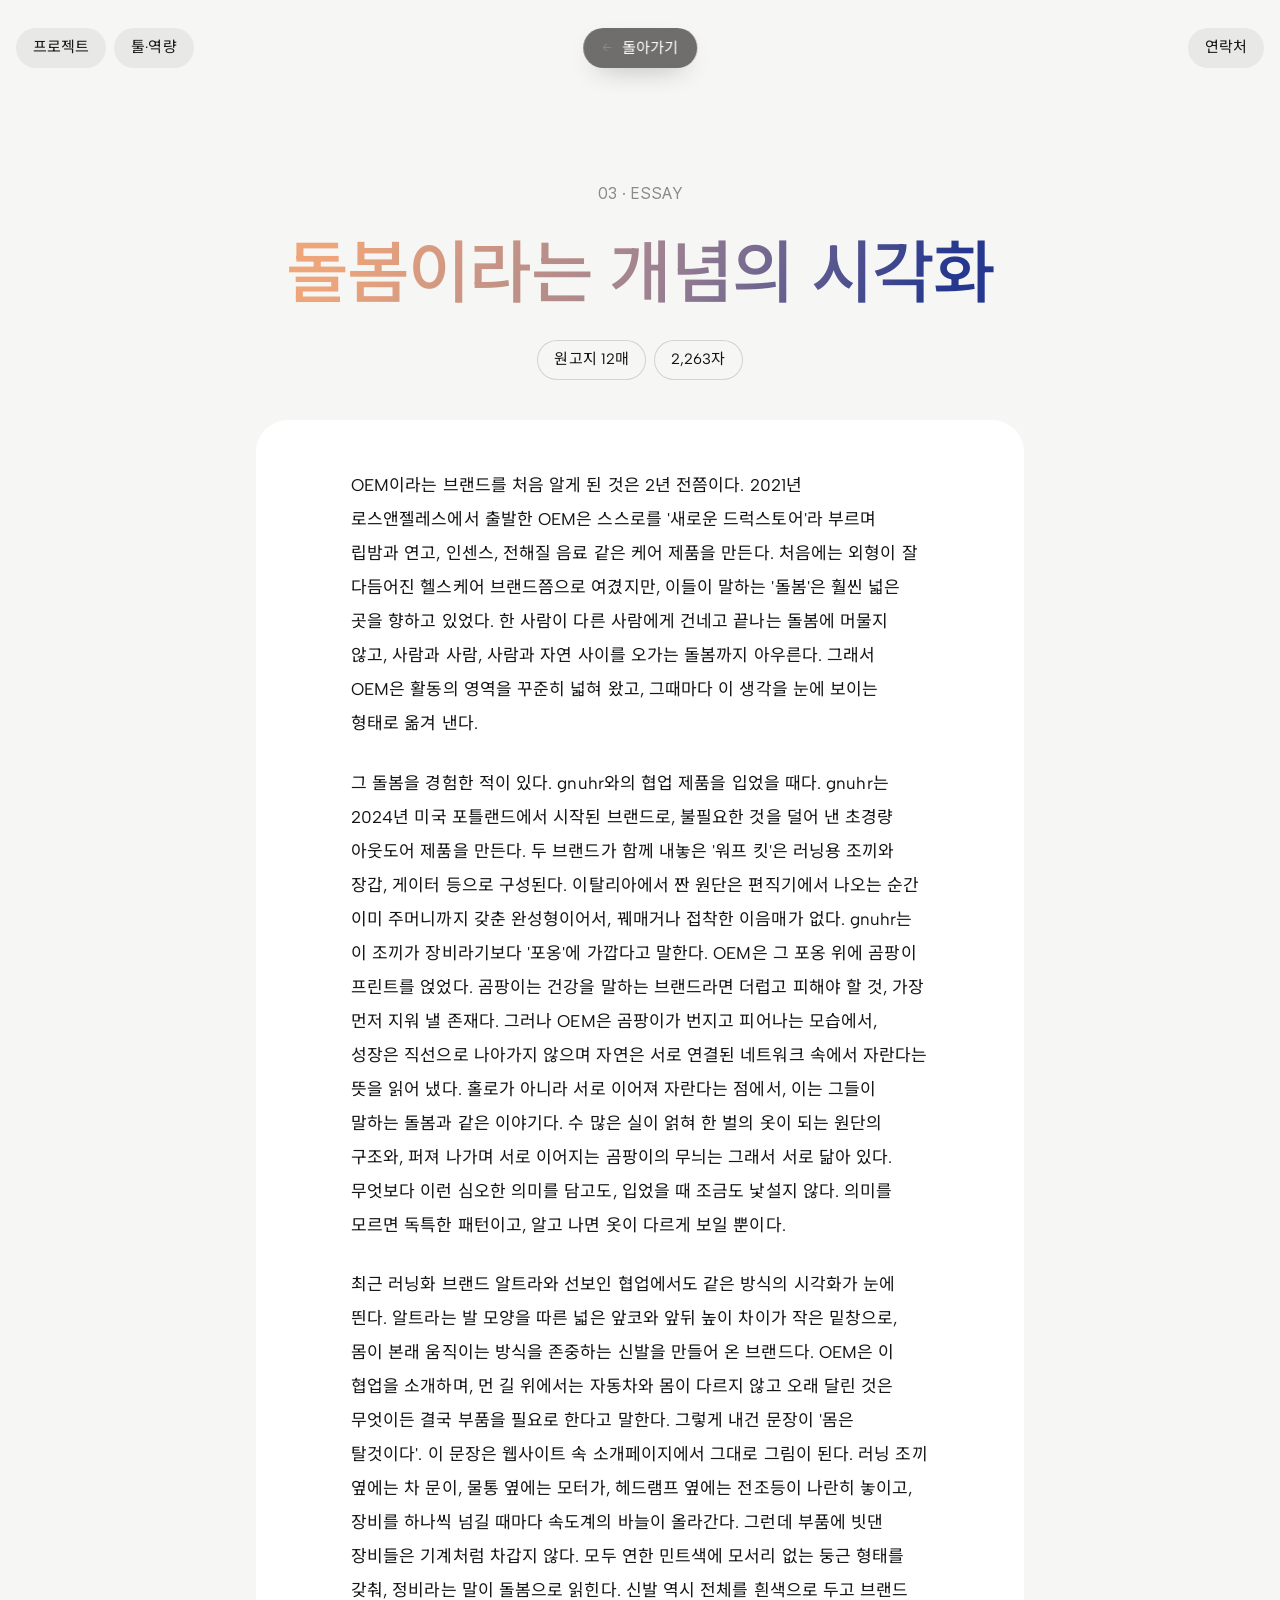
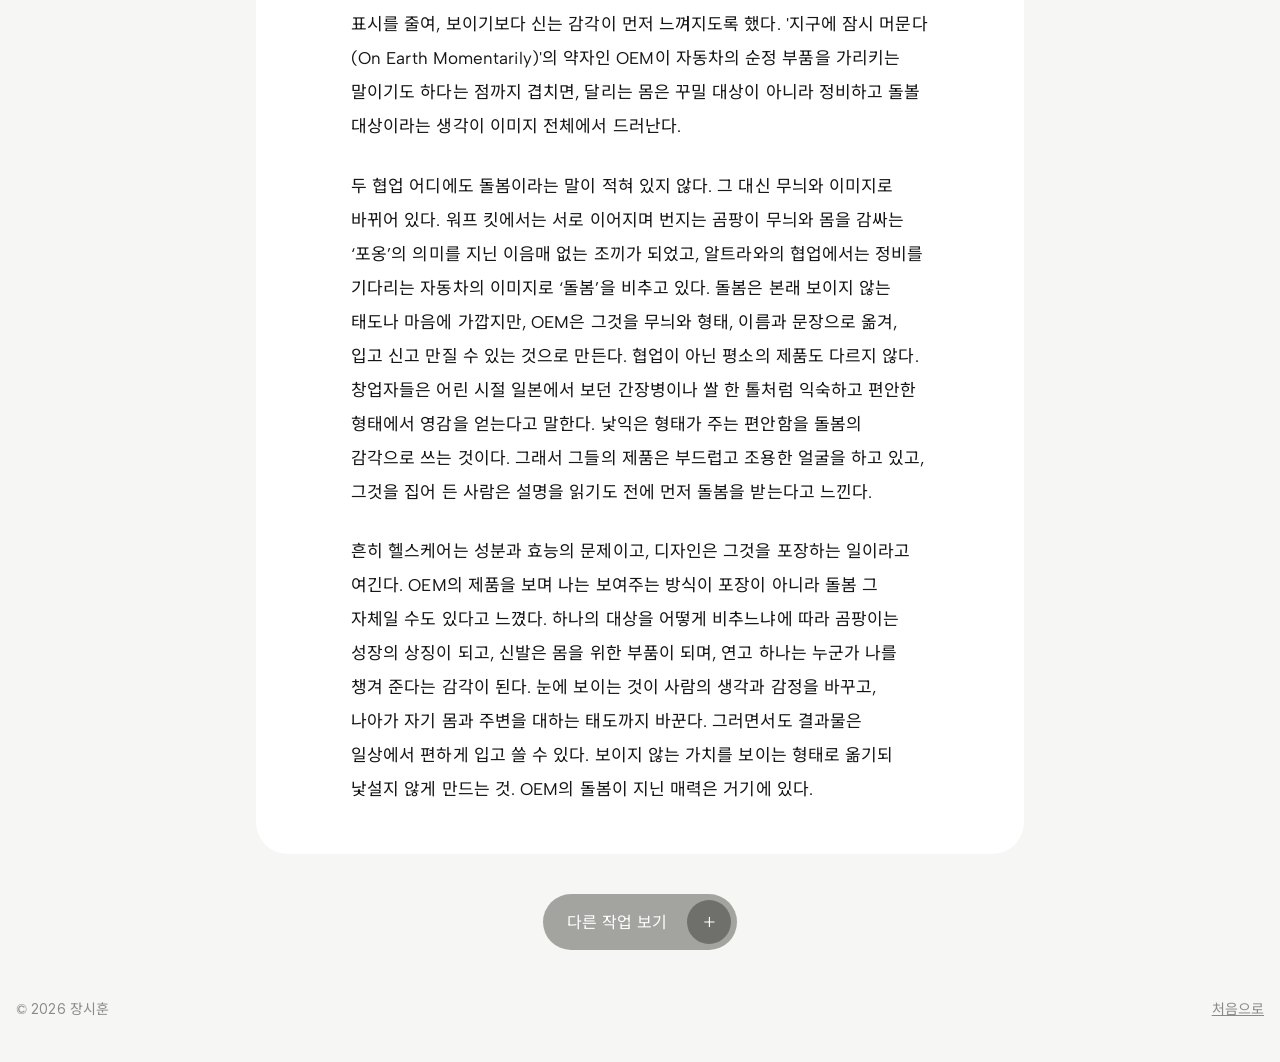
==== essay.html @ 26d97390 "Add files via upload" ====
<!doctype html>
<html lang="ko">
<head>
<meta charset="utf-8">
<meta name="viewport" content="width=device-width, initial-scale=1, viewport-fit=cover">
<title>돌봄이라는 개념의 시각화</title>
<meta name="description" content="에세이 「돌봄이라는 개념의 시각화」">
<link rel="preconnect" href="https://fonts.googleapis.com">
<link rel="preconnect" href="https://fonts.gstatic.com" crossorigin>
<link rel="stylesheet" href="https://fonts.googleapis.com/css2?family=Albert+Sans:wght@400;500;600&family=Noto+Sans+KR:wght@400;500;600&display=swap">
<link rel="stylesheet" href="css/style.css">
</head>
<body>

<header class="site-head">
  <div class="wrap">
    <nav class="left" aria-label="주 메뉴">
      <a class="pill" href="index.html#work">프로젝트</a>
      <a class="pill" href="index.html#skills">툴·역량</a>
    </nav>
    <div class="mark back-slot"><a class="back-pill" href="index.html#essay"><span aria-hidden="true">←</span> 돌아가기</a></div>
    <nav class="right" aria-label="바로가기">
      <a class="pill" href="index.html#contact">연락처</a>
    </nav>
  </div>
</header>

<main class="wrap">
  <header class="essay-hero">
    <span class="dot muted">03 · ESSAY</span>
    <h1 class="grad">돌봄이라는 개념의 시각화</h1>
    <div class="pills">
      <span class="pill ghost">원고지 12매</span>
      <span class="pill ghost">2,263자</span>
    </div>
  </header>

  <article class="panel essay-panel">
    <div class="essay-body">
<p>OEM이라는 브랜드를 처음 알게 된 것은 2년 전쯤이다. 2021년 로스앤젤레스에서 출발한 OEM은 스스로를 '새로운 드럭스토어'라 부르며 립밤과 연고, 인센스, 전해질 음료 같은 케어 제품을 만든다. 처음에는 외형이 잘 다듬어진 헬스케어 브랜드쯤으로 여겼지만, 이들이 말하는 '돌봄'은 훨씬 넓은 곳을 향하고 있었다. 한 사람이 다른 사람에게 건네고 끝나는 돌봄에 머물지 않고, 사람과 사람, 사람과 자연 사이를 오가는 돌봄까지 아우른다. 그래서 OEM은 활동의 영역을 꾸준히 넓혀 왔고, 그때마다 이 생각을 눈에 보이는 형태로 옮겨 낸다.</p>
<p>그 돌봄을 경험한 적이 있다. gnuhr와의 협업 제품을 입었을 때다. gnuhr는 2024년 미국 포틀랜드에서 시작된 브랜드로, 불필요한 것을 덜어 낸 초경량 아웃도어 제품을 만든다. 두 브랜드가 함께 내놓은 '워프 킷'은 러닝용 조끼와 장갑, 게이터 등으로 구성된다. 이탈리아에서 짠 원단은 편직기에서 나오는 순간 이미 주머니까지 갖춘 완성형이어서, 꿰매거나 접착한 이음매가 없다. gnuhr는 이 조끼가 장비라기보다 '포옹'에 가깝다고 말한다. OEM은 그 포옹 위에 곰팡이 프린트를 얹었다. 곰팡이는 건강을 말하는 브랜드라면 더럽고 피해야 할 것, 가장 먼저 지워 낼 존재다. 그러나 OEM은 곰팡이가 번지고 피어나는 모습에서, 성장은 직선으로 나아가지 않으며 자연은 서로 연결된 네트워크 속에서 자란다는 뜻을 읽어 냈다. 홀로가 아니라 서로 이어져 자란다는 점에서, 이는 그들이 말하는 돌봄과 같은 이야기다. 수 많은 실이 얽혀 한 벌의 옷이 되는 원단의 구조와, 퍼져 나가며 서로 이어지는 곰팡이의 무늬는 그래서 서로 닮아 있다. 무엇보다 이런 심오한 의미를 담고도, 입었을 때 조금도 낯설지 않다. 의미를 모르면 독특한 패턴이고, 알고 나면 옷이 다르게 보일 뿐이다.</p>
<p>최근 러닝화 브랜드 알트라와 선보인 협업에서도 같은 방식의 시각화가 눈에 띈다. 알트라는 발 모양을 따른 넓은 앞코와 앞뒤 높이 차이가 작은 밑창으로, 몸이 본래 움직이는 방식을 존중하는 신발을 만들어 온 브랜드다. OEM은 이 협업을 소개하며, 먼 길 위에서는 자동차와 몸이 다르지 않고 오래 달린 것은 무엇이든 결국 부품을 필요로 한다고 말한다. 그렇게 내건 문장이 '몸은 탈것이다'. 이 문장은 웹사이트 속 소개페이지에서 그대로 그림이 된다. 러닝 조끼 옆에는 차 문이, 물통 옆에는 모터가, 헤드램프 옆에는 전조등이 나란히 놓이고, 장비를 하나씩 넘길 때마다 속도계의 바늘이 올라간다. 그런데 부품에 빗댄 장비들은 기계처럼 차갑지 않다. 모두 연한 민트색에 모서리 없는 둥근 형태를 갖춰, 정비라는 말이 돌봄으로 읽힌다. 신발 역시 전체를 흰색으로 두고 브랜드 표시를 줄여, 보이기보다 신는 감각이 먼저 느껴지도록 했다. '지구에 잠시 머문다(On Earth Momentarily)'의 약자인 OEM이 자동차의 순정 부품을 가리키는 말이기도 하다는 점까지 겹치면, 달리는 몸은 꾸밀 대상이 아니라 정비하고 돌볼 대상이라는 생각이 이미지 전체에서 드러난다.</p>
<p>두 협업 어디에도 돌봄이라는 말이 적혀 있지 않다. 그 대신 무늬와 이미지로 바뀌어 있다. 워프 킷에서는 서로 이어지며 번지는 곰팡이 무늬와 몸을 감싸는 ‘포옹’의 의미를 지닌 이음매 없는 조끼가 되었고, 알트라와의 협업에서는 정비를 기다리는 자동차의 이미지로 ‘돌봄’을 비추고 있다. 돌봄은 본래 보이지 않는 태도나 마음에 가깝지만, OEM은 그것을 무늬와 형태, 이름과 문장으로 옮겨, 입고 신고 만질 수 있는 것으로 만든다. 협업이 아닌 평소의 제품도 다르지 않다. 창업자들은 어린 시절 일본에서 보던 간장병이나 쌀 한 톨처럼 익숙하고 편안한 형태에서 영감을 얻는다고 말한다. 낯익은 형태가 주는 편안함을 돌봄의 감각으로 쓰는 것이다. 그래서 그들의 제품은 부드럽고 조용한 얼굴을 하고 있고, 그것을 집어 든 사람은 설명을 읽기도 전에 먼저 돌봄을 받는다고 느낀다.</p>
<p>흔히 헬스케어는 성분과 효능의 문제이고, 디자인은 그것을 포장하는 일이라고 여긴다. OEM의 제품을 보며 나는 보여주는 방식이 포장이 아니라 돌봄 그 자체일 수도 있다고 느꼈다. 하나의 대상을 어떻게 비추느냐에 따라 곰팡이는 성장의 상징이 되고, 신발은 몸을 위한 부품이 되며, 연고 하나는 누군가 나를 챙겨 준다는 감각이 된다. 눈에 보이는 것이 사람의 생각과 감정을 바꾸고, 나아가 자기 몸과 주변을 대하는 태도까지 바꾼다. 그러면서도 결과물은 일상에서 편하게 입고 쓸 수 있다. 보이지 않는 가치를 보이는 형태로 옮기되 낯설지 않게 만드는 것. OEM의 돌봄이 지닌 매력은 거기에 있다.</p>
    </div>
  </article>

  <div class="essay-foot">
    <a class="cta" href="index.html#work">다른 작업 보기 <span class="plus" aria-hidden="true">+</span></a>
  </div>
</main>

<footer class="site-foot">
  <div class="wrap">
    <span>© <span class="dot">2026</span> 장시훈</span>
    <a href="index.html">처음으로</a>
  </div>
</footer>

</body>
</html>
---- css/style.css ----
@font-face {
  font-family: "Pretendard Variable";
  src: url("../fonts/PretendardVariable.woff2") format("woff2-variations"), url("../fonts/PretendardVariable.woff2") format("woff2");
  font-weight: 45 920;
  font-style: normal;
  font-display: swap;
}

/* Layout: 회백색 바탕 위 알약 메뉴, 가운데 정렬 그라데이션 문장, 크게 둥근 카드 그리드, 흰 패널 상세. */
:root {
  /* 바탕과 글자 */
  --bg: #F6F6F4;
  --surface: #FFFFFF;
  --pill: #E8E8E6;
  --pill-hover: #DCDCD9;
  --ink: #151515;
  --muted: #8A8A87;
  --ink-soft: #55554F;
  --faint: #D3D3D0;
  --line: #EDEDEA;

  /* 그라데이션 문장: 살구 → 회보라 → 남색 */
  --g1: #EEA57A;
  --g2: #9E8291;
  --g3: #25378E;

  /* 신호색 */
  --mint: #CBEBC3;
  --mint-ink: #2C5328;
  --signal: #E5484D;
  --cta: #A3A3A0;
  --cta-dot: #6F6F6C;

  /* 글꼴: 영문 Albert Sans + 한글 Noto Sans KR, 숫자·날짜·영문 라벨은 Pretendard */
  --sans: "Albert Sans", "Noto Sans KR", "Apple SD Gothic Neo", "Malgun Gothic", sans-serif;
  --dot: "Pretendard Variable", "Pretendard", "Noto Sans KR", sans-serif;

  /* 크기 */
  --fs-label: 0.75rem;
  --fs-small: 0.875rem;
  --fs-body: 1rem;
  --fs-lead: 1.125rem;
  --fs-title: 1.5rem;
  --fs-hero: clamp(2rem, 6.2vw, 4.75rem);

  /* 둥근 정도 */
  --r-card: 40px;
  --r-panel: 32px;
  --r-slide: 22px;

  --page: 80rem;
  --measure: 34em;

  color-scheme: light;
}

*, *::before, *::after { box-sizing: border-box; }
html { -webkit-text-size-adjust: 100%; scroll-behavior: smooth; }
@media (prefers-reduced-motion: reduce) { html { scroll-behavior: auto; } }

body {
  margin: 0;
  background: var(--bg);
  color: var(--ink);
  font-family: var(--sans);
  font-size: var(--fs-body);
  line-height: 1.7;
  letter-spacing: 0.005em;
  word-break: keep-all;
  overflow-wrap: break-word;
}

.wrap {
  max-width: var(--page);
  margin: 0 auto;
  padding-left: max(16px, env(safe-area-inset-left, 0px));
  padding-right: max(16px, env(safe-area-inset-right, 0px));
}

a { color: inherit; }
a:focus-visible { outline: 2px solid var(--g3); outline-offset: 3px; border-radius: 999px; }

.dot { font-family: var(--dot); letter-spacing: 0.01em; font-variant-numeric: tabular-nums; }
.muted { color: var(--muted); }

/* 초안 안내 */
.draft-note { text-align: center; color: var(--muted); font-size: var(--fs-label); padding-block: 0.5rem 0; }

/* 알약 */
.pill {
  display: inline-flex; align-items: center; gap: 0.5rem;
  min-height: 2.5rem; padding: 0.25rem 1.0625rem;
  border-radius: 999px; background: var(--pill); color: var(--ink);
  font-size: 0.9375rem; text-decoration: none; white-space: nowrap;
  transition: background-color 0.15s;
}
a.pill:hover { background: var(--pill-hover); }
.pill.ghost { background: transparent; box-shadow: inset 0 0 0 1px var(--faint); }
.pill .sig { width: 7px; height: 7px; border-radius: 50%; background: var(--signal); flex: none; }

.cta {
  display: inline-flex; align-items: center; gap: 1.25rem;
  padding: 0.375rem 0.375rem 0.375rem 1.5rem; min-height: 3.5rem;
  border-radius: 999px; background: var(--cta); color: #FFFFFF;
  text-decoration: none; letter-spacing: 0.02em;
  transition: background-color 0.15s;
}
.cta:hover { background: var(--cta-dot); }
.cta .plus {
  display: grid; place-items: center; width: 2.75rem; height: 2.75rem; border-radius: 50%;
  background: var(--cta-dot); font-size: 1.25rem; line-height: 1; font-weight: 300;
}
.cta.dark { background: rgba(40, 38, 34, 0.55); }
.cta.dark .plus { background: rgba(20, 19, 17, 0.6); }
.cta.dark:hover { background: rgba(40, 38, 34, 0.75); }

/* 머리 */
.site-head .wrap {
  display: grid; grid-template-columns: minmax(0, 1fr) auto minmax(0, 1fr); align-items: center; gap: 0.75rem 1rem;
  padding-block: 1.75rem 0;
}
.site-head nav { display: flex; flex-wrap: wrap; gap: 0.5rem; }
.site-head nav.right { justify-content: flex-end; }
.mark { text-align: center; text-decoration: none; display: grid; line-height: 1.2; }
.mark b { font-weight: 600; font-size: 1.0625rem; }
.mark span { font-family: var(--dot); font-size: var(--fs-label); letter-spacing: 0.18em; color: var(--muted); }

/* 히어로 */
.hero { padding-block: clamp(4rem, 11vw, 9rem) clamp(3.5rem, 8vw, 6.5rem); text-align: center; display: grid; justify-items: center; gap: 2.75rem; }
.hero h1 {
  margin: 0; max-width: 17em;
  font-size: var(--fs-hero); font-weight: 500; line-height: 1.28; letter-spacing: -0.025em;
  text-wrap: balance; color: var(--ink);
}
@supports ((-webkit-background-clip: text) or (background-clip: text)) {
  .grad {
    background: linear-gradient(112deg, var(--g1) 8%, var(--g2) 52%, var(--g3) 92%);
    -webkit-background-clip: text; background-clip: text;
    color: transparent; -webkit-text-fill-color: transparent;
  }
}

/* 섹션 머리 */
.section { padding-block: 1rem 3rem; }
.sec-head { display: flex; flex-wrap: wrap; align-items: center; justify-content: space-between; gap: 0.75rem 1rem; padding-bottom: 1.25rem; }
.sec-head h2 { margin: 0; font-size: var(--fs-title); font-weight: 500; letter-spacing: -0.01em; display: flex; align-items: baseline; gap: 0.75rem; }
.sec-head h2 .dot { font-size: var(--fs-small); color: var(--muted); font-weight: 400; }
.sec-head .pills { display: flex; flex-wrap: wrap; gap: 0.5rem; }

/* 작업 카드 그리드 */
.works { display: grid; grid-template-columns: minmax(0, 1.6fr) minmax(0, 1fr); gap: 1rem; }
.card {
  position: relative; overflow: hidden; min-height: 34rem;
  display: grid; place-items: center; padding: 1.5rem;
  border-radius: var(--r-card); color: var(--ink); text-decoration: none;
}
.card .tag {
  position: absolute; left: 50%; bottom: 1.5rem; transform: translateX(-50%);
  display: inline-flex; gap: 1rem; align-items: center; white-space: nowrap;
  padding: 0.625rem 1.25rem; border-radius: 999px;
  background: rgba(28, 27, 25, 0.55); color: #FFFFFF; font-size: 0.9375rem;
  backdrop-filter: blur(10px); -webkit-backdrop-filter: blur(10px);
}
.card .tag .dot { opacity: 0.75; }

/* 빛 번짐 배경 */
.glow-beige {
  background:
    radial-gradient(circle at 16% 34%, rgba(255,255,255,0.95) 0 4%, rgba(255,255,255,0) 18%),
    radial-gradient(circle at 82% 24%, rgba(255,252,232,0.95) 0 3%, rgba(255,252,232,0) 16%),
    radial-gradient(circle at 64% 84%, rgba(255,255,255,0.85) 0 6%, rgba(255,255,255,0) 24%),
    radial-gradient(circle at 30% 76%, rgba(255,255,255,0.9) 0 0.6%, rgba(255,255,255,0) 1.4%),
    radial-gradient(circle at 88% 62%, rgba(255,255,255,0.9) 0 0.5%, rgba(255,255,255,0) 1.2%),
    radial-gradient(circle at 44% 14%, rgba(255,255,255,0.9) 0 0.5%, rgba(255,255,255,0) 1.2%),
    repeating-linear-gradient(180deg, rgba(255,255,255,0.16) 0 2px, rgba(255,255,255,0) 2px 9px),
    linear-gradient(180deg, #CFCAB9 0%, #E8E3D4 28%, #BDB7A6 50%, #E6E1D4 70%, #CBC5B6 100%);
}
.glow-mint {
  background:
    radial-gradient(circle at 50% 38%, rgba(247,255,244,0.95) 0 8%, rgba(247,255,244,0) 42%),
    radial-gradient(circle at 18% 92%, #96D48F 0, rgba(150,212,143,0) 48%),
    radial-gradient(circle at 92% 70%, #C9E9F0 0, rgba(201,233,240,0) 40%),
    linear-gradient(165deg, #DDF1D8, #B7E1B0 62%, #E4F3E1);
}
.glow-dusk {
  background:
    radial-gradient(circle at 12% 88%, #F2B48C 0, rgba(242,180,140,0) 46%),
    radial-gradient(circle at 88% 12%, #C5A8EE 0, rgba(197,168,238,0) 46%),
    radial-gradient(circle at 70% 80%, #F6C9D6 0, rgba(246,201,214,0) 34%),
    radial-gradient(circle at 46% 46%, #FFF4EE 0, rgba(255,244,238,0) 58%),
    #F2ECF0;
}
.glow-sky {
  background:
    radial-gradient(circle at 80% 20%, rgba(255,255,255,0.9) 0 5%, rgba(255,255,255,0) 30%),
    radial-gradient(circle at 20% 90%, #F3C5A6 0, rgba(243,197,166,0) 40%),
    linear-gradient(180deg, #8EA2C8, #B7C3DB 55%, #E7E1DE);
}

/* 01 블로그 카드: 반투명 패널 */
.frost {
  width: min(27rem, 100%); padding: 2rem 1.75rem 1.5rem;
  border-radius: 44px; background: rgba(122, 114, 102, 0.55); color: #FFFFFF;
  backdrop-filter: blur(16px); -webkit-backdrop-filter: blur(16px);
  display: grid; gap: 1.5rem; justify-items: center; text-align: center;
}
.frost .label { font-size: 0.9375rem; }
.frost .row { display: grid; grid-template-columns: 7.5rem minmax(0, 1fr); gap: 1.25rem; align-items: center; text-align: left; width: 100%; }
.frost .thumb {
  display: block; width: 100%; height: auto; aspect-ratio: 1; object-fit: cover; border-radius: 24px;
  box-shadow: 0 18px 36px -16px rgba(60, 45, 25, 0);
  transition: transform 0.5s cubic-bezier(0.3, 0.6, 0.15, 1), box-shadow 0.5s cubic-bezier(0.3, 0.6, 0.15, 1);
}
/* 마우스를 올리면 사진이 살짝 기울며 떠오름 (카드뉴스 카드의 부채가 펼쳐지는 것과 같은 속도) */
.card:hover .frost .thumb { transform: translateY(-4px) rotate(-4deg) scale(1.06); box-shadow: 0 18px 36px -16px rgba(60, 45, 25, 0.5); }
.frost .row b { display: block; font-weight: 500; line-height: 1.45; }
.frost .row .dot { display: block; font-size: var(--fs-small); opacity: 0.75; margin-bottom: 0.25rem; }

/* 02 캐러셀 카드 */
.card.tall { border-radius: 160px 160px var(--r-card) var(--r-card); }
.mock {
  width: min(12.5rem, 62%); aspect-ratio: 4 / 5; border-radius: var(--r-slide);
  background: var(--surface); padding: 1rem; margin-bottom: 3rem;
  display: flex; flex-direction: column; justify-content: space-between;
  box-shadow: 0 30px 60px -20px rgba(40, 80, 40, 0.35);
  transform: rotate(-5deg);
}
.mock .dot { font-size: var(--fs-label); color: var(--muted); }
.mock b { font-size: 1.0625rem; font-weight: 600; line-height: 1.4; }
.mock-back {
  position: absolute; width: min(12.5rem, 62%); aspect-ratio: 4 / 5; border-radius: var(--r-slide);
  background: rgba(255,255,255,0.55); transform: rotate(6deg) translate(1.5rem, -1.5rem);
  margin-bottom: 3rem;
}

/* 03 에세이 카드 */
.card.wide { grid-column: 1 / -1; min-height: 26rem; border-radius: 240px var(--r-card) var(--r-card) var(--r-card); place-items: center; }
.card.wide blockquote {
  margin: 0 0 3rem; max-width: 22em; text-align: center;
  font-size: clamp(1.25rem, 2.6vw, 2rem); font-weight: 500; line-height: 1.5; letter-spacing: -0.015em; text-wrap: balance;
}
.card.wide blockquote .dot { display: block; font-size: var(--fs-small); color: var(--muted); letter-spacing: 0.04em; margin-bottom: 1rem; font-weight: 400; }

/* 흰 패널 */
.panel { background: var(--surface); border-radius: var(--r-panel); padding: clamp(1.25rem, 4vw, 3rem); }
.panel + .panel { margin-top: 1rem; }

/* 블로그 글 목록 */
.posts { list-style: none; margin: 0; padding: 0; }
.posts li { border-top: 1px solid var(--line); }
.posts li:first-child { border-top: 0; }
.posts a {
  display: grid; grid-template-columns: 8rem minmax(0, 1fr) auto; gap: 0.25rem 1.5rem; align-items: baseline;
  padding-block: 1.125rem; text-decoration: none;
}
.posts .d { color: var(--muted); font-size: var(--fs-small); }
.posts b { font-weight: 500; font-size: var(--fs-lead); line-height: 1.5; }
.posts p { margin: 0.25rem 0 0; color: var(--muted); font-size: var(--fs-small); }
.posts .go { color: var(--muted); }
.posts a:hover b { color: var(--g3); }
.posts .new { display: inline-flex; align-items: center; gap: 0.375rem; margin-left: 0.5rem; vertical-align: 0.15em; font-size: var(--fs-label); color: var(--signal); font-weight: 400; }
.posts .new::before { content: ""; width: 6px; height: 6px; border-radius: 50%; background: var(--signal); }
.panel-foot { display: flex; justify-content: flex-end; padding-top: 1rem; }

/* 캐러셀 세트 */
.set { display: grid; gap: 1rem; }
.set + .set { margin-top: 2.5rem; }
.set-head { display: flex; flex-wrap: wrap; align-items: baseline; justify-content: space-between; gap: 0.25rem 1rem; }
.set-head h3 { margin: 0; font-size: var(--fs-lead); font-weight: 500; }
.strip {
  list-style: none; margin: 0; padding: 0 0 0.75rem;
  display: flex; gap: 0.75rem; overflow-x: auto; scroll-snap-type: x mandatory;
  scrollbar-width: thin; scrollbar-color: var(--faint) transparent;
}
.slide {
  flex: 0 0 11.5rem; max-width: 100%; aspect-ratio: 4 / 5; scroll-snap-align: start;
  display: flex; flex-direction: column; justify-content: space-between; gap: 0.5rem;
  padding: 1rem; border-radius: var(--r-slide); background: var(--bg);
  font-size: 0.875rem; line-height: 1.5;
}
.slide img { width: 100%; height: 100%; object-fit: cover; border-radius: inherit; }
.slide .pg { font-family: var(--dot); font-size: var(--fs-label); color: var(--muted); letter-spacing: 0.04em; }
.slide.cover strong { font-size: 1.1875rem; font-weight: 600; line-height: 1.4; letter-spacing: -0.01em; }
.slide.cover .pg { color: rgba(21,21,21,0.55); }
.slide.end { background: var(--mint); color: var(--mint-ink); }
.slide.end .pg { color: var(--mint-ink); opacity: 0.7; }
.slide.end strong { font-weight: 600; }

/* 툴·역량 */
.skills { display: grid; grid-template-columns: repeat(2, minmax(0, 1fr)); gap: 2rem; }
.skills h3 { margin: 0 0 1rem; font-size: var(--fs-small); font-weight: 500; color: var(--muted); }
.chips { list-style: none; margin: 0; padding: 0; display: flex; flex-wrap: wrap; gap: 0.5rem; }
.chips li { display: inline-flex; flex-direction: column; justify-content: center; padding: 0.625rem 1.125rem; border-radius: 20px; background: var(--bg); line-height: 1.4; }
.chips b { font-weight: 500; font-size: 0.9375rem; }
.chips span { font-size: var(--fs-label); color: var(--muted); }

/* 연락처 */
.contact { padding-block: clamp(4rem, 9vw, 7rem) 2rem; text-align: center; display: grid; justify-items: center; gap: 1.75rem; }
.contact .lede { margin: 0; color: var(--muted); }
.contact .mail {
  font-size: clamp(1.75rem, 6vw, 4.25rem); font-weight: 500; letter-spacing: -0.03em; line-height: 1.15;
  text-decoration: none; overflow-wrap: anywhere; user-select: all;
}
.contact .pills { display: flex; flex-wrap: wrap; justify-content: center; gap: 0.5rem; }

/* 바닥 */
.site-foot .wrap { display: flex; flex-wrap: wrap; justify-content: space-between; gap: 0.5rem 1.5rem; padding-block: 2rem 2.5rem; color: var(--muted); font-size: var(--fs-small); }

/* 에세이 페이지 */
.essay-hero { padding-block: clamp(3.5rem, 9vw, 7rem) 2.5rem; text-align: center; display: grid; justify-items: center; gap: 1.5rem; }
.essay-hero h1 { margin: 0; font-size: clamp(2rem, 6vw, 4.25rem); font-weight: 500; line-height: 1.25; letter-spacing: -0.025em; text-wrap: balance; }
.essay-hero .pills { display: flex; flex-wrap: wrap; justify-content: center; gap: 0.5rem; }
.essay-panel { max-width: 48rem; margin: 0 auto; }
.essay-body { max-width: var(--measure); margin: 0 auto; font-size: 1.0625rem; line-height: 2; }
.essay-body p { margin: 0 0 1.5em; }
.essay-body p:last-child { margin-bottom: 0; }
.essay-foot { display: flex; justify-content: center; padding-block: 2.5rem 1rem; }

/* 좁은 화면 */
@media (max-width: 760px) {
  .site-head .wrap { grid-template-columns: minmax(0, 1fr) auto; }
  .mark { grid-column: 1 / -1; grid-row: 1; }
  .site-head nav.left { grid-column: 1; }
  .site-head nav.right { grid-column: 2; }
  .works { grid-template-columns: minmax(0, 1fr); }
  .card { min-height: 26rem; }
  .card.tall { border-radius: 120px 120px 32px 32px; }
  .card.wide { border-radius: 120px 32px 32px 32px; min-height: 24rem; }
  .frost { border-radius: 32px; padding: 1.5rem 1.25rem 1.25rem; }
  .frost .row { grid-template-columns: 5.5rem minmax(0, 1fr); gap: 1rem; }
  .posts a { grid-template-columns: minmax(0, 1fr) auto; }
  .posts .d { grid-column: 1 / -1; }
  .skills { grid-template-columns: minmax(0, 1fr); }
  .slide { flex-basis: 10rem; }
}
@media (max-width: 420px) {
  .site-head nav .pill { padding-inline: 0.875rem; font-size: 0.875rem; }
  .site-head nav.right .opt { display: none; }
}

/* 카드뉴스 게시물 칸 */
.feed {
  list-style: none; margin: 0; padding: 0 0 1rem;
  display: grid; grid-auto-flow: column; grid-auto-columns: calc((100% - 2rem) / 3.2); gap: 1rem;
  overflow-x: auto; overscroll-behavior-x: contain; scroll-snap-type: x mandatory;
  scrollbar-width: thin; scrollbar-color: var(--faint) transparent;
}
.feed > li { min-width: 0; scroll-snap-align: start; }
@media (max-width: 760px) { .feed { grid-auto-columns: 78%; } }
.post { display: grid; gap: 0.375rem; text-decoration: none; color: var(--ink); min-width: 0; }
.post b { margin-top: 0.5rem; font-weight: 500; font-size: var(--fs-lead); line-height: 1.45; }
.post .muted { font-size: var(--fs-small); }
.cover {
  position: relative; overflow: hidden; aspect-ratio: 4 / 5; max-width: 100%;
  border-radius: 28px;
  display: flex; flex-direction: column; justify-content: space-between; padding: 1.125rem 1.125rem 4rem;
}
.cover:not([class*="glow-"]) { background: var(--bg); }
.cover img { position: absolute; inset: 0; width: 100%; height: 100%; object-fit: cover; display: block; }
.cover .pg { font-family: var(--dot); font-size: var(--fs-label); color: rgba(21,21,21,0.55); }
.cover strong { font-size: 1.25rem; font-weight: 600; line-height: 1.4; letter-spacing: -0.01em; }
.cover-wait { margin: auto; color: var(--mint-ink); opacity: 0.6; font-size: var(--fs-small); }
.cover .badge {
  position: absolute; left: 50%; bottom: 1rem; transform: translateX(-50%);
  padding: 0.5rem 1.125rem; border-radius: 999px; white-space: nowrap;
  background: rgba(28, 27, 25, 0.55); color: #FFFFFF; font-size: var(--fs-small);
  backdrop-filter: blur(10px); -webkit-backdrop-filter: blur(10px);
}
.cover.photo { padding: 0; }
.cover.photo .badge { display: none; }
a.post:hover .badge { background: rgba(28, 27, 25, 0.75); }
a.post:hover b { color: var(--g3); }

/* 블로그 글 목록: "블로그 전체 보기"에 마우스를 올리면 숨은 글이 버튼 밑에서 서랍처럼 미끄러져 나옴.
   움직임은 js/blog-reveal.js가 계산함. 스크립트가 없거나 마우스가 없는 기기에서는 처음부터 펼쳐져 있음 */
.posts-panel .panel-foot.center { justify-content: center; padding-top: 1.75rem; position: relative; z-index: 1; }
.more-inner > .posts { padding-top: 1.5rem; }
.more-posts .posts li:first-child { border-top: 1px solid var(--line); }

.reveal-js .more-posts {
  position: relative; height: 0; overflow: hidden;
  transition: height 2s cubic-bezier(0.35, 0.05, 0.3, 1);
}
.reveal-js .more-inner {
  transform: translateY(-100%); will-change: transform;
  transition: transform 2s cubic-bezier(0.35, 0.05, 0.3, 1);
}
/* 닫힐 때는 1.2초 동안 천천히 */
.reveal-js .posts-panel:not(.is-open) .more-posts,
.reveal-js .posts-panel:not(.is-open) .more-inner { transition-duration: 1.2s; transition-timing-function: cubic-bezier(0.45, 0, 0.35, 1); }
.reveal-js .posts-panel.no-anim .more-posts,
.reveal-js .posts-panel.no-anim .more-inner { transition: none !important; }
/* 버튼 밑에서 나오는 느낌을 주는 옅은 그림자. 움직이는 동안만 보임 */
.reveal-js .more-posts::before {
  content: ""; position: absolute; inset: 0 0 auto; height: 18px; z-index: 1; pointer-events: none;
  background: linear-gradient(to bottom, rgba(21, 21, 21, 0.07), rgba(21, 21, 21, 0));
  opacity: 0; transition: opacity 0.4s ease;
}
.reveal-js .posts-panel.is-moving .more-posts::before { opacity: 1; }
/* 서랍이 열리면 "블로그 전체 보기" 버튼은 흐려지며 접혀 사라지고, 서랍이 닫히면 다시 나타남 */
.reveal-js .posts-panel .panel-foot.center {
  max-height: 6rem; overflow: hidden;
  transition: max-height 1.2s cubic-bezier(0.45, 0, 0.35, 1), padding-top 1.2s cubic-bezier(0.45, 0, 0.35, 1), opacity 0.8s ease 0.3s;
}
.reveal-js .posts-panel .panel-foot.center .cta { transition: background-color 0.15s, transform 1.2s cubic-bezier(0.45, 0, 0.35, 1); }
.reveal-js .posts-panel.is-open .panel-foot.center {
  max-height: 0; padding-top: 0; opacity: 0;
  transition: max-height 2s cubic-bezier(0.35, 0.05, 0.3, 1), padding-top 2s cubic-bezier(0.35, 0.05, 0.3, 1), opacity 0.8s ease;
}
.reveal-js .posts-panel.is-open .panel-foot.center .cta {
  transform: scale(0.9); pointer-events: none;
  transition: background-color 0.15s, transform 2s cubic-bezier(0.35, 0.05, 0.3, 1);
}
/* 버튼이 사라진 자리에서 목록이 첫 글과 같은 간격으로 이어지도록 */
.reveal-js .more-inner > .posts { padding-top: 0; }

/* 가로 줄(카드뉴스, 인터뷰): 마우스로 끌어서 넘기기 (js/feed-drag.js) */
.can-drag, .can-drag a, .can-drag button { cursor: grab; }
.grabbing, .grabbing * { cursor: grabbing !important; user-select: none; }
.feed.dragging { scroll-snap-type: none; scroll-behavior: auto; }
.can-drag img { -webkit-user-drag: none; user-select: none; }

/* 작업 소개의 카드뉴스 카드: 아래 카드뉴스 칸과 같은 순서로 첫 장들을 부채꼴로 겹쳐 보여줌 (왼쪽·맨 앞이 첫 번째) */
.fan { display: grid; place-items: center; width: 100%; margin-bottom: 3rem; }
.fan img {
  grid-area: 1 / 1;
  width: min(10.5rem, 38%); height: auto; aspect-ratio: 4 / 5; object-fit: cover;
  border-radius: 18px;
  box-shadow: 0 22px 44px -18px rgba(30, 70, 30, 0.45);
  transform: translateX(var(--x, 0)) rotate(var(--r, 0deg));
  transition: transform 0.5s cubic-bezier(0.3, 0.6, 0.15, 1);
  -webkit-user-drag: none;
}
/* 마우스를 올리면 부채가 조금 더 펼쳐짐 */
.card:hover .fan img { transform: translateX(calc(var(--x, 0) * 1.1)) rotate(calc(var(--r, 0deg) * 1.2)); }
@media (max-width: 760px) { .fan img { width: min(9.5rem, 38%); } }

/* 03 에세이 칸: 왼쪽에 날짜·제목·분량, 오른쪽에 첫 문단 미리보기와 "전문 읽기" */
.essays { list-style: none; margin: 0; padding: 0; }
.essay-item {
  display: grid; grid-template-columns: minmax(0, 19rem) minmax(0, 1fr); gap: 1.5rem 3.5rem;
  padding-block: 0.5rem;
}
.essay-item + .essay-item { border-top: 1px solid var(--line); margin-top: 1.75rem; padding-top: 2.25rem; }
.essay-meta { display: grid; gap: 0.625rem; align-content: start; }
.essay-meta h3 { margin: 0; font-size: var(--fs-title); font-weight: 500; line-height: 1.4; letter-spacing: -0.01em; text-wrap: balance; }
.essay-meta h3 a { text-decoration: none; }
.essay-meta h3 a:hover { color: var(--g3); }
.essay-meta .muted { font-size: var(--fs-small); }
.essay-preview { display: grid; gap: 1.5rem; justify-items: start; min-width: 0; }
.essay-preview p { margin: 0; max-width: var(--measure); font-size: 1.0625rem; line-height: 1.95; }
@media (max-width: 760px) {
  .essay-item { grid-template-columns: minmax(0, 1fr); gap: 1rem; }
}

/* 도구 이름은 영문 글꼴(Albert Sans)이라 같은 500이어도 한글보다 가늘어 보임. 업무 능력의 한글 이름과 굵기가 같아 보이도록 한 단계 올림 */
.chips.tools b { font-weight: 600; }

/* 에세이 전문 속 소제목: 인용구처럼 큰 따옴표와 함께 */
.essay-body .quote-head {
  position: relative; margin: 3rem 0 1.25rem; padding-left: 2.4rem;
  font-size: clamp(1.1875rem, 2vw, 1.375rem); font-weight: 600; line-height: 1.5; letter-spacing: -0.01em;
  text-wrap: balance;
}
.essay-body .quote-head:first-child { margin-top: 0; }
.essay-body .quote-head::before {
  content: "\201C"; position: absolute; left: -0.1rem; top: -0.2em;
  font-family: Georgia, "Times New Roman", "Noto Serif", serif;
  font-size: 3.5rem; line-height: 1; font-weight: 700; color: var(--g2);
}
@supports ((-webkit-background-clip: text) or (background-clip: text)) {
  .essay-body .quote-head::before {
    background: linear-gradient(135deg, var(--g1), var(--g3));
    -webkit-background-clip: text; background-clip: text;
    color: transparent; -webkit-text-fill-color: transparent;
  }
}

/* 섹션 제목 아래 소개 칸: 작은 라벨 + 소제목 + 설명. 오른쪽에 은은한 빛 번짐 */
.sec-note {
  position: relative; overflow: hidden;
  display: grid; gap: 0.5rem; justify-items: start;
  margin: 0 0 1rem; padding: clamp(1.5rem, 3.5vw, 2.25rem) clamp(1.25rem, 3.5vw, 2.5rem);
  border-radius: var(--r-panel);
  background:
    radial-gradient(circle at 96% 8%, rgba(197, 168, 238, 0.55) 0, rgba(197, 168, 238, 0) 38%),
    radial-gradient(circle at 80% 115%, rgba(242, 180, 140, 0.55) 0, rgba(242, 180, 140, 0) 45%),
    radial-gradient(circle at 62% 40%, rgba(246, 201, 214, 0.35) 0, rgba(246, 201, 214, 0) 40%),
    var(--surface);
}
.note-label {
  display: inline-flex; align-items: center; gap: 0.5rem;
  padding: 0.3rem 0.8rem 0.3rem 0.65rem; border-radius: 999px; background: var(--bg);
  font-family: var(--dot); font-size: var(--fs-label); letter-spacing: 0.08em; color: var(--muted);
}
.note-label::before { content: ""; width: 7px; height: 7px; border-radius: 50%; background: linear-gradient(135deg, var(--g1), var(--g3)); }
.note-title { margin: 0; font-size: clamp(1.375rem, 2.6vw, 1.875rem); font-weight: 600; line-height: 1.35; letter-spacing: -0.025em; text-wrap: balance; }
.note-desc { margin: 0; max-width: 40em; color: var(--ink-soft); line-height: 1.8; text-wrap: pretty; }

/* 이메일은 링크가 아닌 글자. 누르면 주소 전체가 선택되어 복사하기 쉬움 */
.contact .mail { cursor: text; }

/* 04 인터뷰: 왼쪽 세로 영상 썸네일, 오른쪽 설명. 썸네일이나 "영상 보기"를 누르면 팝업 재생 (js/video-modal.js) */
.interviews {
  list-style: none; margin: 0; padding: 0 0 1rem;
  display: grid; grid-auto-flow: column; grid-auto-columns: min(40rem, 84%); gap: 1.5rem;
  overflow-x: auto; overscroll-behavior-x: contain; scroll-snap-type: x mandatory;
  scrollbar-width: thin; scrollbar-color: var(--faint) transparent;
}
.interviews > li { min-width: 0; scroll-snap-align: start; }
.interviews.dragging { scroll-snap-type: none; scroll-behavior: auto; }
.interview-item { display: grid; grid-template-columns: minmax(0, 13rem) minmax(0, 1fr); gap: 1.25rem 2rem; align-items: center; }
.vthumb {
  position: relative; display: block; width: 100%; max-width: 100%; aspect-ratio: 404 / 718;
  padding: 0; border: 0; border-radius: 28px; overflow: hidden; background: var(--bg); cursor: pointer;
}
.vthumb img { display: block; width: 100%; height: 100%; object-fit: cover; transition: transform 0.6s cubic-bezier(0.3, 0.6, 0.15, 1); }
.vthumb:hover img { transform: scale(1.04); }
.vthumb:focus-visible { outline: 2px solid var(--g3); outline-offset: 3px; }
.vplay {
  position: absolute; left: 50%; top: 50%; transform: translate(-50%, -50%);
  display: grid; place-items: center; width: 3.75rem; height: 3.75rem; padding-left: 0.2rem;
  border-radius: 50%; background: rgba(28, 27, 25, 0.55); color: #FFFFFF; font-size: 1.125rem;
  backdrop-filter: blur(10px); -webkit-backdrop-filter: blur(10px);
  transition: background-color 0.2s;
}
.vthumb:hover .vplay { background: rgba(28, 27, 25, 0.75); }
.vdur {
  position: absolute; right: 0.875rem; bottom: 0.875rem; padding: 0.25rem 0.625rem; border-radius: 999px;
  background: rgba(28, 27, 25, 0.55); color: #FFFFFF; font-family: var(--dot); font-size: var(--fs-label);
}
.interview-info { display: grid; gap: 0.75rem; justify-items: start; min-width: 0; }
.interview-info h3 { margin: 0; font-size: var(--fs-title); font-weight: 500; line-height: 1.4; letter-spacing: -0.01em; }
.interview-info p { margin: 0; max-width: var(--measure); color: var(--ink-soft); line-height: 1.8; }
.interview-actions { display: flex; flex-wrap: wrap; align-items: center; gap: 0.5rem; margin-top: 0.5rem; }
button.cta { border: 0; font: inherit; cursor: pointer; }
@media (max-width: 760px) {
  .interview-item { grid-template-columns: minmax(0, 1fr); }
  .vthumb { width: min(16rem, 100%); }
}

/* 영상 팝업 */
.vmodal {
  position: fixed; inset: 0; z-index: 100;
  display: grid; place-items: center;
  padding: max(16px, env(safe-area-inset-top, 0px)) max(16px, env(safe-area-inset-right, 0px)) max(16px, env(safe-area-inset-bottom, 0px)) max(16px, env(safe-area-inset-left, 0px));
  background: rgba(20, 20, 18, 0.72);
  backdrop-filter: blur(8px); -webkit-backdrop-filter: blur(8px);
  opacity: 0; transition: opacity 0.25s ease;
}
.vmodal.show { opacity: 1; }
.vmodal[hidden] { display: none; }
.vmodal-box { position: relative; }
.vmodal video {
  display: block; height: min(86vh, 860px); width: auto; max-width: 92vw; aspect-ratio: 404 / 718;
  border-radius: 24px; background: #000000;
}
.vmodal-close {
  position: absolute; top: 0; right: -3.5rem;
  display: grid; place-items: center; width: 2.75rem; height: 2.75rem;
  border: 0; border-radius: 50%; background: rgba(255, 255, 255, 0.92); color: #151515;
  font-size: 1rem; cursor: pointer;
}
.vmodal-close:focus-visible { outline: 2px solid #FFFFFF; outline-offset: 3px; }
html.vmodal-open { overflow: hidden; }
@media (max-width: 760px) {
  .vmodal video { height: auto; width: min(92vw, calc(86vh * 404 / 718)); }
  .vmodal-close { top: 0.75rem; right: 0.75rem; }
}

/* 하위 페이지(에세이 전문 등): 이름 자리에 "돌아가기" 버튼. 스크롤해도 화면 위에 남아 언제든 메인으로 돌아갈 수 있음 */
.back-slot { min-height: 0; }
.back-pill {
  position: fixed; z-index: 60;
  top: calc(1.75rem + env(safe-area-inset-top, 0px)); left: 50%; transform: translateX(-50%);
  display: inline-flex; align-items: center; gap: 0.5rem; min-height: 2.5rem; padding: 0.25rem 1.125rem;
  border-radius: 999px; background: rgba(28, 27, 25, 0.62); color: #FFFFFF;
  font-size: 0.9375rem; text-decoration: none; white-space: nowrap;
  backdrop-filter: blur(10px); -webkit-backdrop-filter: blur(10px);
  box-shadow: 0 10px 28px -14px rgba(0, 0, 0, 0.45);
  transition: background-color 0.15s;
}
.back-pill:hover { background: rgba(28, 27, 25, 0.82); }
.back-pill:focus-visible { outline: 2px solid var(--g3); outline-offset: 3px; }
@media (max-width: 760px) { .back-slot { min-height: 2.5rem; } }
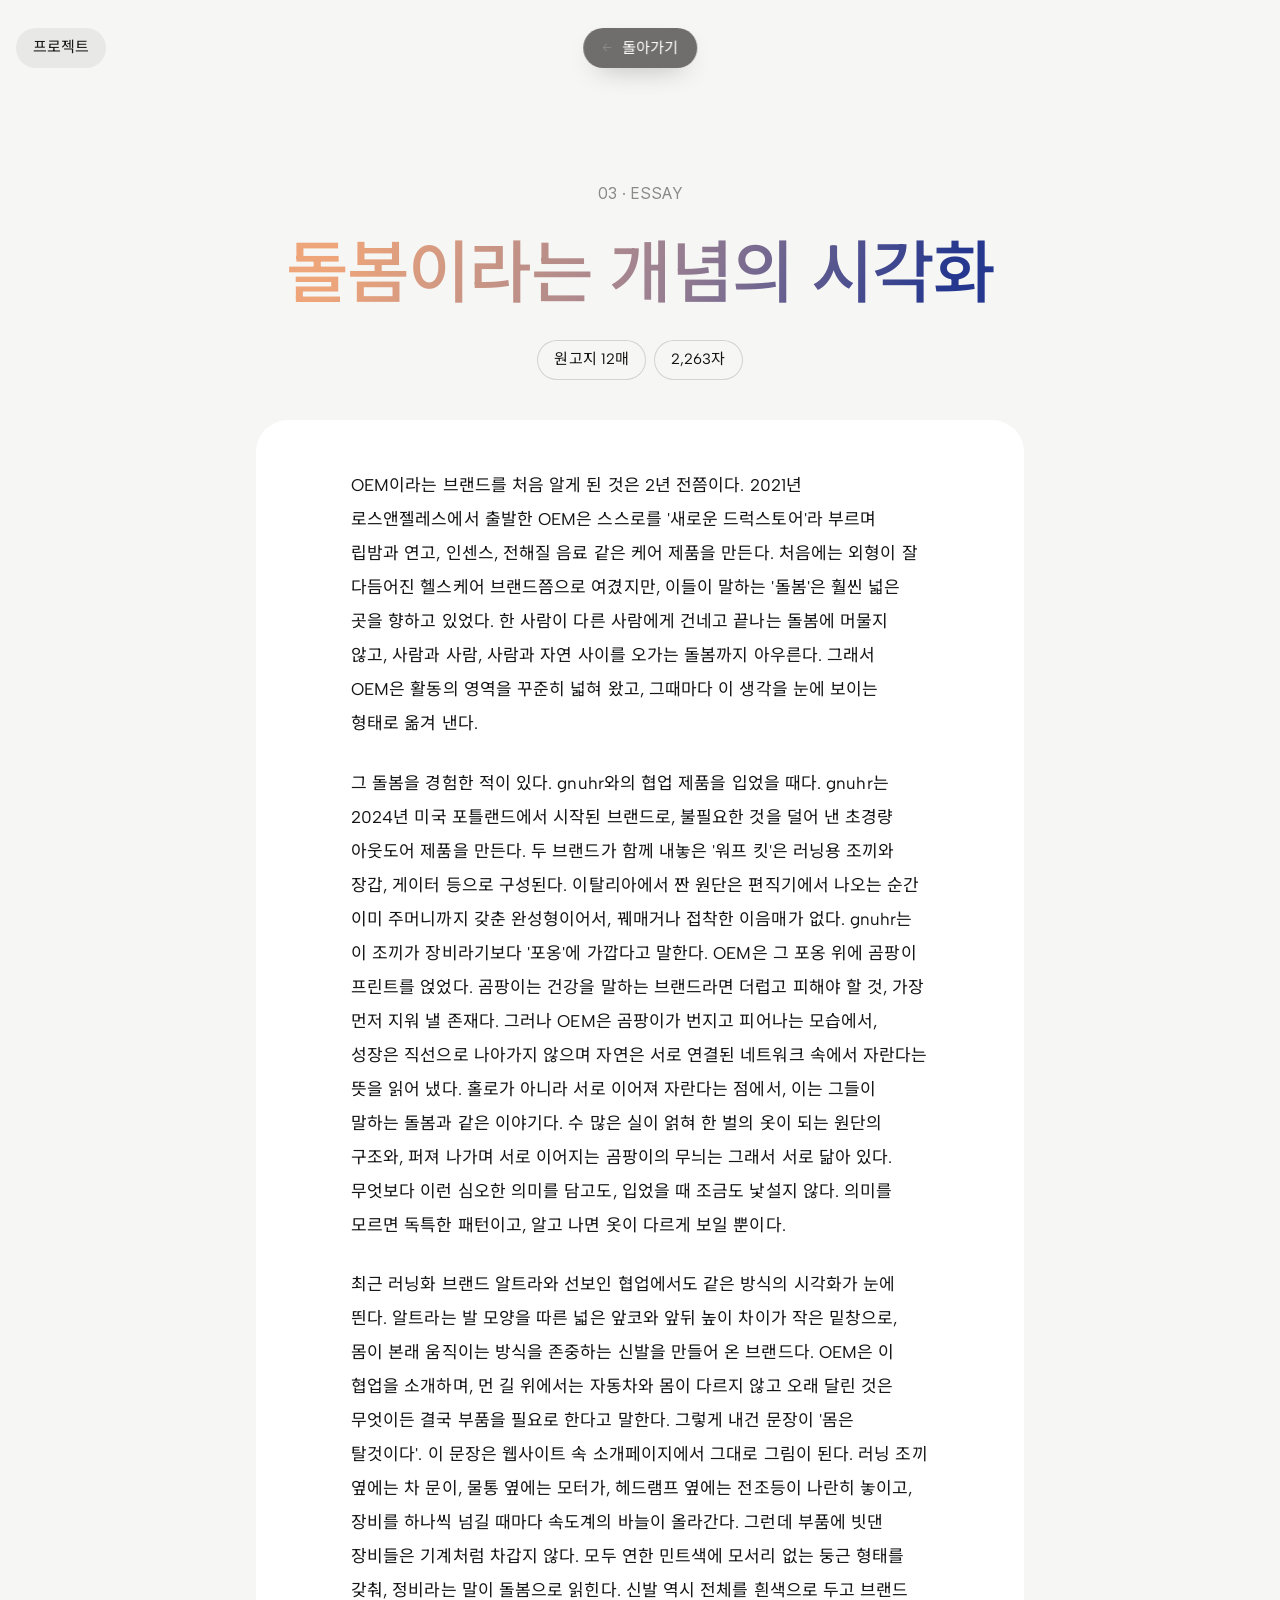
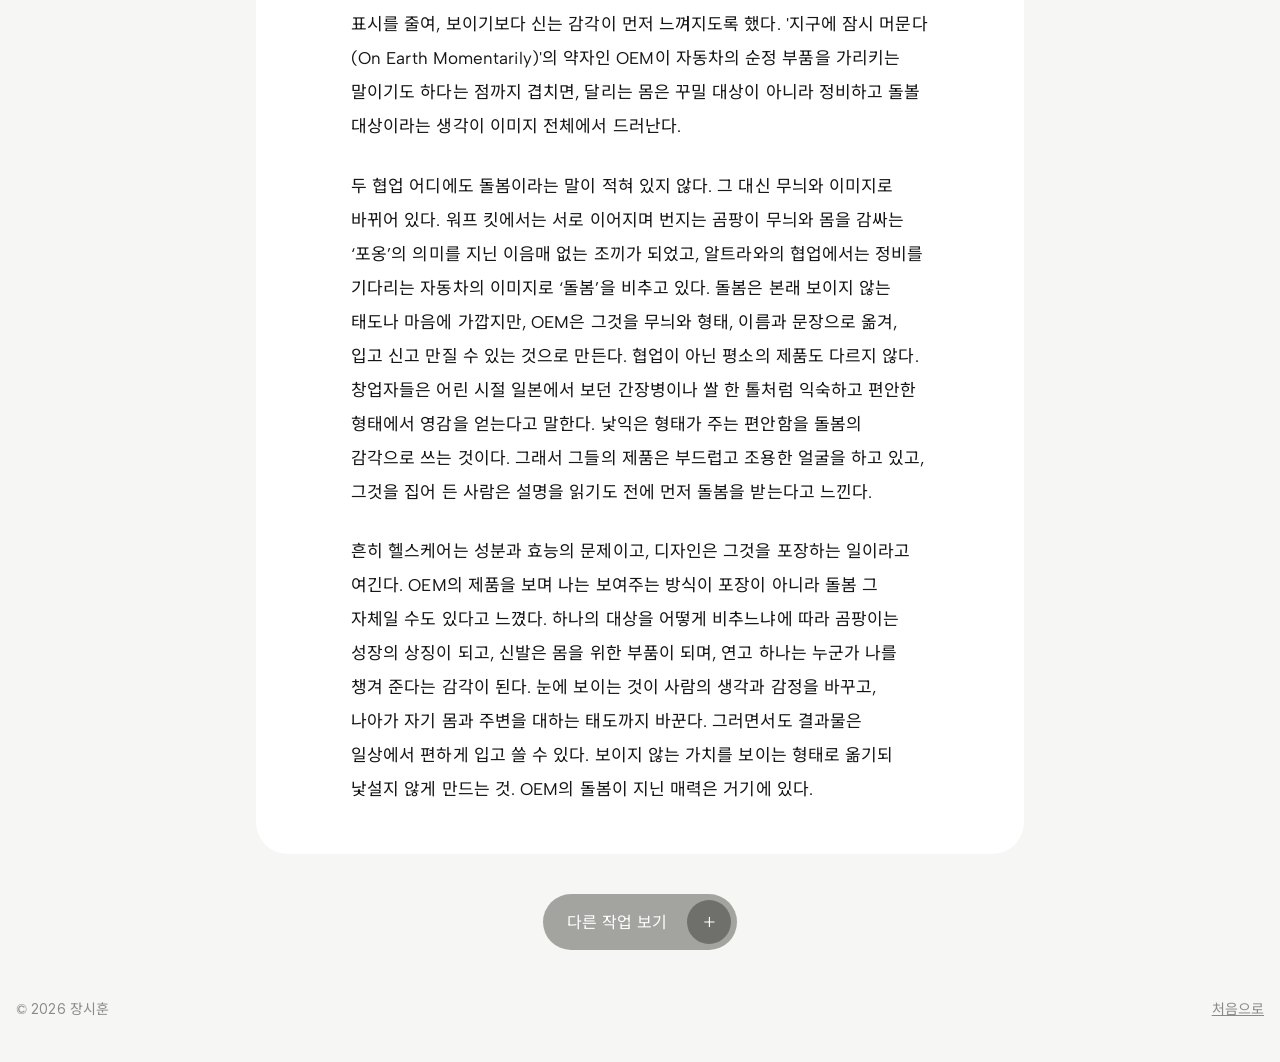
==== commit 36710295: "한 화면 구성 + 3D 카드 고리 + 인터뷰 화면 적용 - 소개를 가운데 둔 한 화면 구성: 왼쪽 개인 블로그, 오른쪽 인스타그램 카드뉴스, 아래 인터뷰 - 블로그·카드뉴스는 끌어" ====
--- a/essay.html
+++ b/essay.html
@@ -15,12 +15,12 @@
 <header class="site-head">
   <div class="wrap">
     <nav class="left" aria-label="주 메뉴">
-      <a class="pill" href="index.html#work">프로젝트</a>
-      <a class="pill" href="index.html#skills">툴·역량</a>
+      <a class="pill" href="index.html#blog">프로젝트</a>
+      
     </nav>
-    <div class="mark back-slot"><a class="back-pill" href="index.html#essay"><span aria-hidden="true">←</span> 돌아가기</a></div>
+    <div class="mark back-slot"><a class="back-pill" href="index.html"><span aria-hidden="true">←</span> 돌아가기</a></div>
     <nav class="right" aria-label="바로가기">
-      <a class="pill" href="index.html#contact">연락처</a>
+      
     </nav>
   </div>
 </header>
@@ -46,7 +46,7 @@
   </article>
 
   <div class="essay-foot">
-    <a class="cta" href="index.html#work">다른 작업 보기 <span class="plus" aria-hidden="true">+</span></a>
+    <a class="cta" href="index.html#blog">다른 작업 보기 <span class="plus" aria-hidden="true">+</span></a>
   </div>
 </main>
 
--- a/css/style.css
+++ b/css/style.css
@@ -583,3 +583,384 @@
 .back-pill:hover { background: rgba(28, 27, 25, 0.82); }
 .back-pill:focus-visible { outline: 2px solid var(--g3); outline-offset: 3px; }
 @media (max-width: 760px) { .back-slot { min-height: 2.5rem; } }
+
+/* ───────── 01 블로그 · 02 카드뉴스: 3D 카드 묶음 (js/stack-3d.js) ─────────
+   흰 패널 위에 카드들이 깊이 방향으로 겹쳐 서 있음. 패널 모서리에 살구·연보라 빛 번짐.
+   커서를 카드 자리 위에서 좌우로 옮기면 한 장씩 앞으로 나옴. 움직임은 스크립트가 계산함 */
+.stage3d {
+  position: relative; overflow: hidden;
+  border-radius: var(--r-card);
+  background:
+    radial-gradient(circle at 96% 6%, rgba(197, 168, 238, 0.5) 0, rgba(197, 168, 238, 0) 36%),
+    radial-gradient(circle at 6% 104%, rgba(242, 180, 140, 0.5) 0, rgba(242, 180, 140, 0) 42%),
+    radial-gradient(circle at 60% 50%, rgba(246, 201, 214, 0.22) 0, rgba(246, 201, 214, 0) 46%),
+    var(--surface);
+  display: grid; grid-template-rows: 1fr auto;
+}
+.scene {
+  position: relative; display: grid; place-items: center;
+  height: clamp(26rem, 46vw, 34rem);
+  perspective: 1600px; perspective-origin: 50% 38%;
+  touch-action: pan-y; outline: none;
+}
+.scene:focus-visible { box-shadow: inset 0 0 0 2px var(--g3); border-radius: var(--r-card); }
+.stack {
+  position: relative; width: min(15.5rem, 48vw); aspect-ratio: 4 / 5;
+  transform: rotateX(6deg) rotateY(-24deg) translateX(-7.75rem);
+  transform-style: preserve-3d; will-change: transform;
+}
+.stack .zone-mark { position: absolute; inset: 0; visibility: hidden; pointer-events: none; }
+.c3 {
+  position: absolute; inset: 0; display: block;
+  border-radius: var(--r-slide); text-decoration: none; color: var(--ink);
+  transform-style: preserve-3d; will-change: transform, opacity;
+  -webkit-tap-highlight-color: transparent;
+}
+.c3 .face {
+  position: absolute; inset: 0; border-radius: inherit; overflow: hidden;
+  box-shadow: 0 28px 50px -22px rgba(37, 55, 142, 0.38), 0 2px 6px rgba(21, 21, 21, 0.06);
+}
+.c3 img { display: block; width: 100%; height: 100%; object-fit: cover; -webkit-user-drag: none; user-select: none; pointer-events: none; }
+/* 커서를 올린 카드 위에 뜨는 반투명 알약 */
+.c3 .tag {
+  position: absolute; left: 50%; bottom: calc(100% + 0.75rem);
+  transform: translateX(-50%) translateY(6px); opacity: 0;
+  padding: 0.4rem 0.95rem; border-radius: 999px; white-space: nowrap;
+  background: rgba(28, 27, 25, 0.6); color: #FFFFFF; font-size: 0.8125rem; line-height: 1.3;
+  backdrop-filter: blur(10px); -webkit-backdrop-filter: blur(10px);
+  transition: opacity 0.25s ease, transform 0.35s cubic-bezier(0.3, 0.6, 0.15, 1);
+  pointer-events: none;
+}
+.c3.on .tag { opacity: 1; transform: translateX(-50%) translateY(0); }
+
+/* 블로그 글 카드: 앞(최신) 살구 → 회보라 → 뒤 남색. 색은 js/stack-3d.js가 순서에 따라 칠함 */
+.post3d .face {
+  display: grid; grid-template-rows: auto 1fr auto; gap: 0.75rem;
+  padding: 1.25rem 1.25rem 1.375rem;
+  background:
+    radial-gradient(circle at 85% 8%, rgba(255, 255, 255, 0.55) 0, rgba(255, 255, 255, 0) 46%),
+    radial-gradient(circle at 10% 100%, rgba(255, 255, 255, 0.25) 0, rgba(255, 255, 255, 0) 50%),
+    linear-gradient(165deg, var(--c-hi, #F3C6A9), var(--c, #EEA57A));
+  color: var(--c-ink, var(--ink));
+}
+.post3d .meta { display: flex; justify-content: space-between; align-items: center; gap: 0.5rem; font-size: var(--fs-label); min-width: 0; }
+.post3d .meta .dot { opacity: 0.8; }
+.post3d .cat {
+  min-width: 0; overflow: hidden; text-overflow: ellipsis;
+  padding: 0.2rem 0.625rem; border-radius: 999px; white-space: nowrap;
+  background: rgba(255, 255, 255, 0.28); box-shadow: inset 0 0 0 1px rgba(255, 255, 255, 0.35);
+}
+.post3d .t {
+  align-self: end; margin: 0; font-size: 1.1875rem; font-weight: 500; line-height: 1.42; letter-spacing: -0.01em; text-wrap: balance;
+  display: -webkit-box; -webkit-box-orient: vertical; -webkit-line-clamp: 5; overflow: hidden;
+}
+.post3d .bottom { display: flex; justify-content: space-between; align-items: center; font-size: var(--fs-label); opacity: 0.85; }
+.post3d .new { display: inline-flex; align-items: center; gap: 0.375rem; }
+.post3d .new::before { content: ""; width: 6px; height: 6px; border-radius: 50%; background: var(--signal); box-shadow: 0 0 0 2px rgba(255, 255, 255, 0.7); }
+.post3d.all .face { place-content: center; justify-items: center; text-align: center; grid-template-rows: none; }
+.post3d.all .t { align-self: auto; }
+.post3d.all .face .dot { font-size: var(--fs-label); opacity: 0.8; }
+
+/* 무대 아래 줄: 지금 맨 앞 카드의 번호·날짜·제목, 진행 막대 */
+.stage-foot {
+  display: grid; grid-template-columns: minmax(0, 1fr) auto; gap: 0.75rem 1.5rem; align-items: end;
+  margin-inline: clamp(1.25rem, 3.5vw, 2.5rem); padding-block: 1.125rem 1.5rem;
+  border-top: 1px solid var(--line);
+}
+.stage-now { min-width: 0; }
+.stage-count { display: block; font-family: var(--dot); font-size: var(--fs-label); color: var(--muted); margin-bottom: 0.125rem; font-variant-numeric: tabular-nums; white-space: pre; }
+.stage-link { font-size: var(--fs-lead); font-weight: 500; line-height: 1.45; text-decoration: none; }
+.stage-link:hover { color: var(--g3); }
+.stage-hint { margin: 0; font-size: var(--fs-label); color: var(--muted); text-align: right; max-width: 22rem; }
+.stage-progress { height: 2px; background: var(--line); border-radius: 2px; margin-top: 0.75rem; overflow: hidden; }
+.stage-progress i { display: block; height: 100%; width: 0; border-radius: inherit; background: linear-gradient(90deg, var(--g1), var(--g2), var(--g3)); }
+@media (max-width: 760px) {
+  .stage-foot { grid-template-columns: minmax(0, 1fr); }
+  .stage-hint { text-align: left; }
+}
+
+/* ───────── 한 화면 구성 (js/pager.js) ─────────
+   [01 블로그] [소개] [02 카드뉴스] 세 화면이 옆으로 나란히. 세로로 내려가지 않음.
+   커서를 왼쪽·오른쪽 가장자리 15% 쪽으로 가져가면 옆 화면이 밀려 들어옴 */
+html.pager-on, html.pager-on body { height: 100%; overflow: hidden; overscroll-behavior: none; }
+.pager-head {
+  position: fixed; top: 0; left: 0; right: 0; z-index: 20;
+  display: flex; justify-content: center;
+  padding-top: calc(env(safe-area-inset-top, 0px) + 1.75rem);
+  pointer-events: none;
+}
+.pager-head .mark { pointer-events: auto; }
+/* 인터뷰 화면(아래)에서는 위쪽 이름을 감추고, 그 자리에 "소개"로 돌아가는 글자를 둠 */
+.pager-head { transition: opacity 0.5s ease, visibility 0s linear 0s; }
+html.pager-down .pager-head { opacity: 0; visibility: hidden; transition: opacity 0.4s ease, visibility 0s linear 0.4s; }
+html.pager-down .pager-head .mark { pointer-events: none; }
+/* overflow: clip = 브라우저가 화면 밖 요소를 보여 주려고 옆으로 스크롤하는 것까지 막음(hidden은 안 막음) */
+.pager { position: relative; height: 100vh; height: 100dvh; overflow: hidden; overflow: clip; }
+/* 위아래 이동용 틀: 세 화면(.track) 바로 아래에 인터뷰 화면(.page-down)이 붙어 있고, 내려갈 때 통째로 한 화면만큼 올라감 */
+.world {
+  position: relative; height: 100%;
+  transition: transform 1.15s cubic-bezier(0.72, 0, 0.18, 1);
+  will-change: transform;
+}
+.track {
+  display: flex; width: 300%; height: 100%;
+  transform: translateX(-33.3333%);
+  transition: transform 1.15s cubic-bezier(0.72, 0, 0.18, 1);
+  will-change: transform;
+}
+.page {
+  position: relative; flex: 0 0 33.3333%; height: 100%; min-width: 0;
+  display: grid;
+  padding: calc(env(safe-area-inset-top, 0px) + 5.75rem) max(16px, env(safe-area-inset-right, 0px)) calc(env(safe-area-inset-bottom, 0px) + 1.25rem) max(16px, env(safe-area-inset-left, 0px));
+}
+@media (min-width: 761px) { .page { padding-inline: clamp(1.5rem, 4vw, 3.5rem); } .page-stage { padding-inline: clamp(2.5rem, 7vw, 6.5rem); } }
+/* 옆으로 넘어갈 때: 들어오는 화면은 살짝 커지며 또렷해지고, 나가는 화면은 작아지며 흐려짐 */
+.page > * { transition: opacity 0.9s ease, transform 1.15s cubic-bezier(0.72, 0, 0.18, 1); }
+.page:not(.is-active) > * { opacity: 0.25; transform: scale(0.94); }
+
+/* 가운데 소개 화면 */
+.page-hero { place-items: center; }
+.page-hero .hero { padding: 0 0 3rem; }
+/* 연락처: 위쪽 이름(장시훈 EDITOR) 바로 아래 */
+.hero-contact {
+  position: absolute; left: 0; right: 0; top: calc(env(safe-area-inset-top, 0px) + 4.75rem);
+  margin: 0; display: flex; flex-wrap: wrap; justify-content: center; gap: 0.25rem 1.25rem;
+  padding-inline: 16px; color: var(--muted); font-size: var(--fs-small);
+}
+.hero-contact a { text-decoration: none; }
+.hero-contact a:hover { color: var(--g3); }
+
+/* 블로그·카드뉴스 화면: 3D 카드 묶음만 */
+.page-stage .stage3d { grid-template-rows: minmax(0, 1fr); min-height: 0; overflow: clip; }
+.page-stage .scene { height: 100%; min-height: 0; }
+.page-stage .stack { width: min(15rem, 38vw, calc((100dvh - 17rem) * 0.74)); }
+
+/* 가장자리 안내 알약 */
+.edge {
+  position: fixed; top: 50%; z-index: 15; transform: translateY(-50%);
+  border: 0; padding: 0; background: none; font: inherit; color: inherit; cursor: pointer;
+}
+.edge[hidden] { display: none; }
+.edge-l { left: max(16px, env(safe-area-inset-left, 0px)); }
+.edge-r { right: max(16px, env(safe-area-inset-right, 0px)); }
+.edge-label {
+  display: inline-flex; align-items: center; min-height: 2.25rem; padding: 0.25rem 0;
+  color: var(--ink-soft); font-size: var(--fs-small); white-space: nowrap; opacity: 0.6;
+  transition: opacity 0.3s ease, color 0.3s ease, transform 0.45s cubic-bezier(0.3, 0.6, 0.15, 1);
+}
+.edge:hover .edge-label, .edge.is-near .edge-label { opacity: 1; color: var(--ink); }
+.edge-l.is-near .edge-label { transform: translateX(-4px); }
+.edge-r.is-near .edge-label { transform: translateX(4px); }
+.edge:focus-visible { outline: none; }
+.edge:focus-visible .edge-label { text-decoration: underline; text-underline-offset: 4px; opacity: 1; }
+/* 아래(소개 → 인터뷰)·위(인터뷰 → 소개) 안내 글자: 가운데 */
+.edge-b { top: auto; bottom: calc(env(safe-area-inset-bottom, 0px) + 1.25rem); left: 50%; transform: translateX(-50%); }
+.edge-t { top: calc(env(safe-area-inset-top, 0px) + 1.6rem); left: 50%; transform: translateX(-50%); }
+.edge-b.is-near .edge-label { transform: translateY(4px); }
+.edge-t.is-near .edge-label { transform: translateY(-4px); }
+@media (max-width: 760px) {
+  .edge { top: auto; bottom: calc(env(safe-area-inset-bottom, 0px) + 4.5rem); transform: none; }
+  .edge-label { font-size: var(--fs-label); opacity: 0.85; }
+  .page-hero .hero { padding-bottom: 6rem; }
+  .edge-b { bottom: calc(env(safe-area-inset-bottom, 0px) + 1rem); transform: translateX(-50%); }
+  .edge-t { top: calc(env(safe-area-inset-top, 0px) + 1.6rem); bottom: auto; transform: translateX(-50%); }
+}
+
+/* ───────── 3D 카드 고리 (js/stack-3d.js) ─────────
+   카드들이 둥근 고리로 이어져 있고 모두 바깥(보는 사람 쪽)을 향함. 고리 뒤쪽에서는 카드 뒷면이 은은하게 보임 */
+.stack { transform: none; transform-origin: 50% 50%; }
+.scene { perspective: 1700px; perspective-origin: 50% 42%; }
+.c3 .face { backface-visibility: hidden; -webkit-backface-visibility: hidden; }
+.c3 .back {
+  position: absolute; inset: 0; border-radius: inherit; pointer-events: none;
+  transform: rotateY(180deg); backface-visibility: hidden; -webkit-backface-visibility: hidden;
+  background:
+    radial-gradient(circle at 80% 10%, rgba(197, 168, 238, 0.35) 0, rgba(197, 168, 238, 0) 55%),
+    radial-gradient(circle at 15% 95%, rgba(242, 180, 140, 0.35) 0, rgba(242, 180, 140, 0) 55%),
+    #F1EEF0;
+  box-shadow: inset 0 0 0 1px rgba(21, 21, 21, 0.05);
+}
+.c3 .tag { backface-visibility: hidden; -webkit-backface-visibility: hidden; }
+.c3 { will-change: transform; }
+.c3 .face, .c3 .back { opacity: var(--o, 1); }
+/* 고리는 끌어서 돌림: 손 모양 커서 */
+.page-stage .scene { cursor: grab; touch-action: pan-y; user-select: none; -webkit-user-select: none; }
+.page-stage .scene .c3 { cursor: grab; }
+.page-stage .scene .c3, .page-stage .scene .c3 * { -webkit-user-drag: none; }
+html.ring-dragging, html.ring-dragging * { cursor: grabbing !important; }
+
+/* ───────── 인터뷰 화면 (소개 아래, js/interview.js) ─────────
+   흰 패널 안에 영상 4편이 세로 띠로 나란히. 펼쳐진 띠는 [세로 영상 | 제목·설명], 접힌 띠는 사진 위에 색이 살짝 덮이고 이름이 세로로.
+   아래에는 업무 능력·도구 알약이 서로 반대 방향으로 천천히 흐름 */
+.page-down {
+  position: absolute; left: 0; top: 100%; width: 100%; height: 100%;
+  grid-template-columns: minmax(0, 1fr); grid-template-rows: minmax(0, 1fr);
+}
+.iv-stage {
+  grid-template-columns: minmax(0, 1fr); grid-template-rows: minmax(0, 1fr) auto; min-height: 0; min-width: 0; overflow: clip;
+  gap: clamp(0.75rem, 1.8vh, 1.25rem);
+  padding: clamp(0.625rem, 1.1vw, 1rem);
+}
+.iv-strips {
+  list-style: none; margin: 0; padding: 0; min-height: 0;
+  display: flex; gap: clamp(0.5rem, 0.9vw, 0.75rem);
+}
+.iv-strip {
+  /* 띠마다 색: 살구 → 장미 → 회보라 → 남색 (블로그 카드와 같은 흐름) */
+  --tint: 238, 165, 122;
+  position: relative; flex: 1 1 0; min-width: 0; min-height: 0;
+  display: flex; overflow: hidden; border-radius: var(--r-slide);
+  background:
+    radial-gradient(circle at 100% 0, rgba(var(--tint), 0.22) 0, rgba(var(--tint), 0) 55%),
+    radial-gradient(circle at 0 100%, rgba(197, 168, 238, 0.16) 0, rgba(197, 168, 238, 0) 50%),
+    #F7F5F4;
+  cursor: pointer;
+  transition: flex-grow 0.9s cubic-bezier(0.65, 0, 0.15, 1);
+}
+.iv-strip:nth-child(2) { --tint: 214, 150, 160; }
+.iv-strip:nth-child(3) { --tint: 158, 130, 175; }
+.iv-strip:nth-child(4) { --tint: 60, 76, 160; }
+.iv-strip.is-open { flex-grow: 4.6; cursor: default; }
+
+/* 세로 영상 칸: 띠 높이에 맞춘 9:16. 띠가 좁으면 가운데만 보이게 잘림 */
+.iv-media {
+  position: relative; flex: 0 0 auto; height: 100%; aspect-ratio: 404 / 718; max-width: 100%;
+  margin: 0; padding: 0; border: 0; border-radius: var(--r-slide); overflow: hidden;
+  background: #DAD6D4; cursor: pointer; font: inherit; color: inherit;
+  -webkit-user-drag: none;
+}
+.iv-media img, .iv-media video {
+  position: absolute; inset: 0; width: 100%; height: 100%; object-fit: cover; display: block;
+  transform: scale(1.08); transition: transform 1.1s cubic-bezier(0.2, 0.7, 0.2, 1), opacity 0.5s ease;
+}
+.iv-media video { opacity: 0; }
+.iv-strip.is-open .iv-media img, .iv-strip.is-open .iv-media video { transform: scale(1); }
+.iv-strip.is-open.is-live .iv-media video { opacity: 1; }
+/* 접힌 띠: 사진 위에 띠 색이 아래에서부터 번지듯 덮임 */
+.iv-media::after {
+  content: ""; position: absolute; inset: 0; pointer-events: none;
+  background: linear-gradient(to top, rgba(var(--tint), 0.9) 0, rgba(var(--tint), 0.55) 45%, rgba(var(--tint), 0.22) 100%);
+  transition: opacity 0.7s ease;
+}
+.iv-strip:not(.is-open) .iv-media img { filter: blur(3px) saturate(0.8); }
+.iv-media img { transition: transform 1.1s cubic-bezier(0.2, 0.7, 0.2, 1), filter 0.7s ease; }
+.iv-strip.is-open .iv-media::after { opacity: 0; }
+.iv-name {
+  position: absolute; left: 0.9rem; bottom: 1.1rem; z-index: 2; pointer-events: none;
+  writing-mode: vertical-rl; text-orientation: upright;
+  display: flex; align-items: center; gap: 0.5rem;
+  color: #FFFFFF; font-size: var(--fs-body); font-weight: 600; letter-spacing: 0.01em; white-space: nowrap;
+  text-shadow: 0 1px 8px rgba(20, 20, 18, 0.18);
+  transition: opacity 0.4s ease;
+}
+.iv-name .dot { font-size: var(--fs-label); opacity: 0.85; text-combine-upright: all; -webkit-text-combine: horizontal; }
+.iv-strip.is-open .iv-name { opacity: 0; }
+.iv-strip:not(.is-open):hover .iv-media::after { opacity: 0.75; }
+
+/* 재생 시간·▶ 동그라미 */
+.iv-dur {
+  position: absolute; left: 0.75rem; bottom: 0.75rem; z-index: 2;
+  padding: 0.25rem 0.6rem; border-radius: 999px; background: rgba(20, 20, 18, 0.42); color: #FFFFFF;
+  font-size: var(--fs-label); letter-spacing: 0.04em;
+  opacity: 0; transition: opacity 0.4s ease 0.3s;
+}
+.iv-strip.is-open .iv-dur { opacity: 1; }
+.iv-play {
+  position: absolute; left: 50%; top: 50%; z-index: 2; pointer-events: none;
+  display: grid; place-items: center; width: 4.25rem; height: 4.25rem; margin: -2.125rem 0 0 -2.125rem;
+  border-radius: 50%; background: rgba(255, 255, 255, 0.82); color: var(--ink);
+  backdrop-filter: blur(6px); -webkit-backdrop-filter: blur(6px);
+  font-size: 0.95rem; box-shadow: 0 10px 30px -12px rgba(20, 20, 18, 0.35);
+  opacity: 0; scale: 0.6;
+  transition: translate 0.55s cubic-bezier(0.2, 0.75, 0.2, 1), opacity 0.35s ease, scale 0.45s cubic-bezier(0.3, 0.6, 0.15, 1);
+}
+.iv-play span { translate: 2px 0; }
+.iv-strip.is-open .iv-play { opacity: 1; scale: 1; transition-delay: 0s, 0.35s, 0.35s; }
+.iv-strip.is-open .iv-media:hover .iv-play { scale: 1.12; }
+.iv-media:focus-visible { outline: 2px solid var(--g3); outline-offset: -2px; }
+
+/* 펼쳐진 띠의 글: 영상 옆 남는 자리에, 펼쳐진 뒤 아래에서 떠오름 */
+.iv-info {
+  flex: 1 0 17rem; min-width: 0; align-self: stretch;
+  display: flex; flex-direction: column; justify-content: flex-start; align-items: flex-start; gap: 0.75rem;
+  padding: clamp(1.25rem, 2.4vw, 2.25rem);
+  opacity: 0; transform: translateY(16px);
+  transition: opacity 0.35s ease, transform 0.35s ease;
+}
+.iv-strip.is-open .iv-info {
+  opacity: 1; transform: none;
+  transition: opacity 0.6s ease 0.4s, transform 0.8s cubic-bezier(0.2, 0.7, 0.2, 1) 0.4s;
+}
+.iv-num {
+  margin-bottom: auto; font-size: clamp(2.5rem, 5vw, 4.5rem); font-weight: 300; line-height: 1; letter-spacing: -0.03em;
+  color: rgba(var(--tint), 0.75);
+}
+.iv-kicker { font-size: var(--fs-label); letter-spacing: 0.08em; color: var(--muted); }
+.iv-info .cta { white-space: nowrap; }
+.iv-info h3 {
+  margin: 0; max-width: 16em; font-size: clamp(1.25rem, 2vw, 1.75rem); font-weight: 600;
+  line-height: 1.3; letter-spacing: -0.01em; word-break: keep-all; text-wrap: balance;
+}
+.iv-info p {
+  margin: 0; max-width: 30em; color: var(--ink-soft); font-size: var(--fs-small); line-height: 1.75;
+  word-break: keep-all; text-wrap: pretty;
+  display: -webkit-box; -webkit-box-orient: vertical; -webkit-line-clamp: 5; overflow: hidden;
+}
+.iv-info .cta { margin-top: 0.5rem; }
+
+/* 흐르는 능력·도구 띠 */
+.iv-ticker { display: grid; gap: 0.5rem; min-width: 0; padding-bottom: 0.125rem; }
+.iv-row { display: grid; grid-template-columns: 4.75rem minmax(0, 1fr); align-items: center; gap: 0.75rem; min-width: 0; }
+.iv-row-label { padding-left: 0.5rem; font-size: var(--fs-label); color: var(--muted); white-space: nowrap; }
+.iv-run-wrap {
+  overflow: hidden; min-width: 0;
+  -webkit-mask-image: linear-gradient(90deg, transparent 0, #000 5%, #000 95%, transparent 100%);
+  mask-image: linear-gradient(90deg, transparent 0, #000 5%, #000 95%, transparent 100%);
+}
+.iv-run {
+  list-style: none; margin: 0; padding: 0;
+  display: flex; gap: 0.5rem; width: max-content;
+  animation: iv-flow var(--dur, 60s) linear infinite;
+}
+.iv-row-rev .iv-run { animation-direction: reverse; }
+.iv-row:hover .iv-run, .page-down:not(.is-active) .iv-run { animation-play-state: paused; }
+.iv-run li {
+  display: inline-flex; align-items: baseline; gap: 0.5rem;
+  padding: 0.55rem 1.05rem; border-radius: 999px; background: var(--bg); white-space: nowrap;
+  transition: background-color 0.2s ease;
+}
+.iv-run li:hover { background: var(--pill); }
+.iv-run b { font-size: var(--fs-small); font-weight: 600; }
+.iv-run span { font-size: var(--fs-label); color: var(--muted); }
+@keyframes iv-flow { from { transform: translateX(0); } to { transform: translateX(calc(-1 * var(--w, 50%))); } }
+
+/* 휴대폰: 띠가 위아래로 쌓이고, 펼쳐진 띠는 [영상 | 글] */
+@media (max-width: 760px) {
+  .iv-strips { flex-direction: column; }
+  .iv-strip.is-open { flex-grow: 6; }
+  .iv-media { height: 100%; width: 100%; max-width: none; aspect-ratio: auto; transition: width 0.9s cubic-bezier(0.65, 0, 0.15, 1); }
+  .iv-strip.is-open .iv-media { width: 44%; }
+  .iv-name { writing-mode: horizontal-tb; transform: none; left: 1rem; bottom: 50%; translate: 0 50%; }
+  .iv-info { flex: 1 0 9rem; padding: 1rem 0.9rem; gap: 0.5rem; }
+  .iv-info h3 { font-size: 1.05rem; }
+  .iv-info p { font-size: 0.8125rem; line-height: 1.6; -webkit-line-clamp: 3; flex-shrink: 0; }
+  .iv-num, .iv-k-dur { display: none; }
+  .iv-info { justify-content: flex-end; }
+  .iv-info .cta { min-height: 2.5rem; padding: 0.25rem 0.25rem 0.25rem 1rem; gap: 0.75rem; font-size: var(--fs-small); }
+  .iv-info .cta .plus { width: 2rem; height: 2rem; font-size: 1rem; }
+  .iv-info h3 { display: -webkit-box; -webkit-box-orient: vertical; -webkit-line-clamp: 3; overflow: hidden; flex-shrink: 0; }
+}
+/* 키가 낮은 휴대폰: 펼친 띠를 더 크게, 설명은 빼고 제목·버튼만 */
+@media (max-width: 760px) and (max-height: 600px) {
+  .iv-strip.is-open { flex-grow: 9; }
+  .iv-info p { display: none; }
+  .iv-info h3 { font-size: 0.95rem; }
+  .iv-ticker { gap: 0.375rem; }
+  .iv-run li { padding: 0.35rem 0.75rem; }
+  .iv-info .cta { margin-top: 0.25rem; }
+  .iv-play { width: 3.25rem; height: 3.25rem; margin: -1.625rem 0 0 -1.625rem; font-size: 0.8rem; }
+  .iv-row { grid-template-columns: 3.75rem minmax(0, 1fr); gap: 0.5rem; }
+  .iv-row-label { padding-left: 0.25rem; }
+  .iv-run li { padding: 0.45rem 0.85rem; }
+  .iv-run b { font-size: 0.8125rem; }
+}
